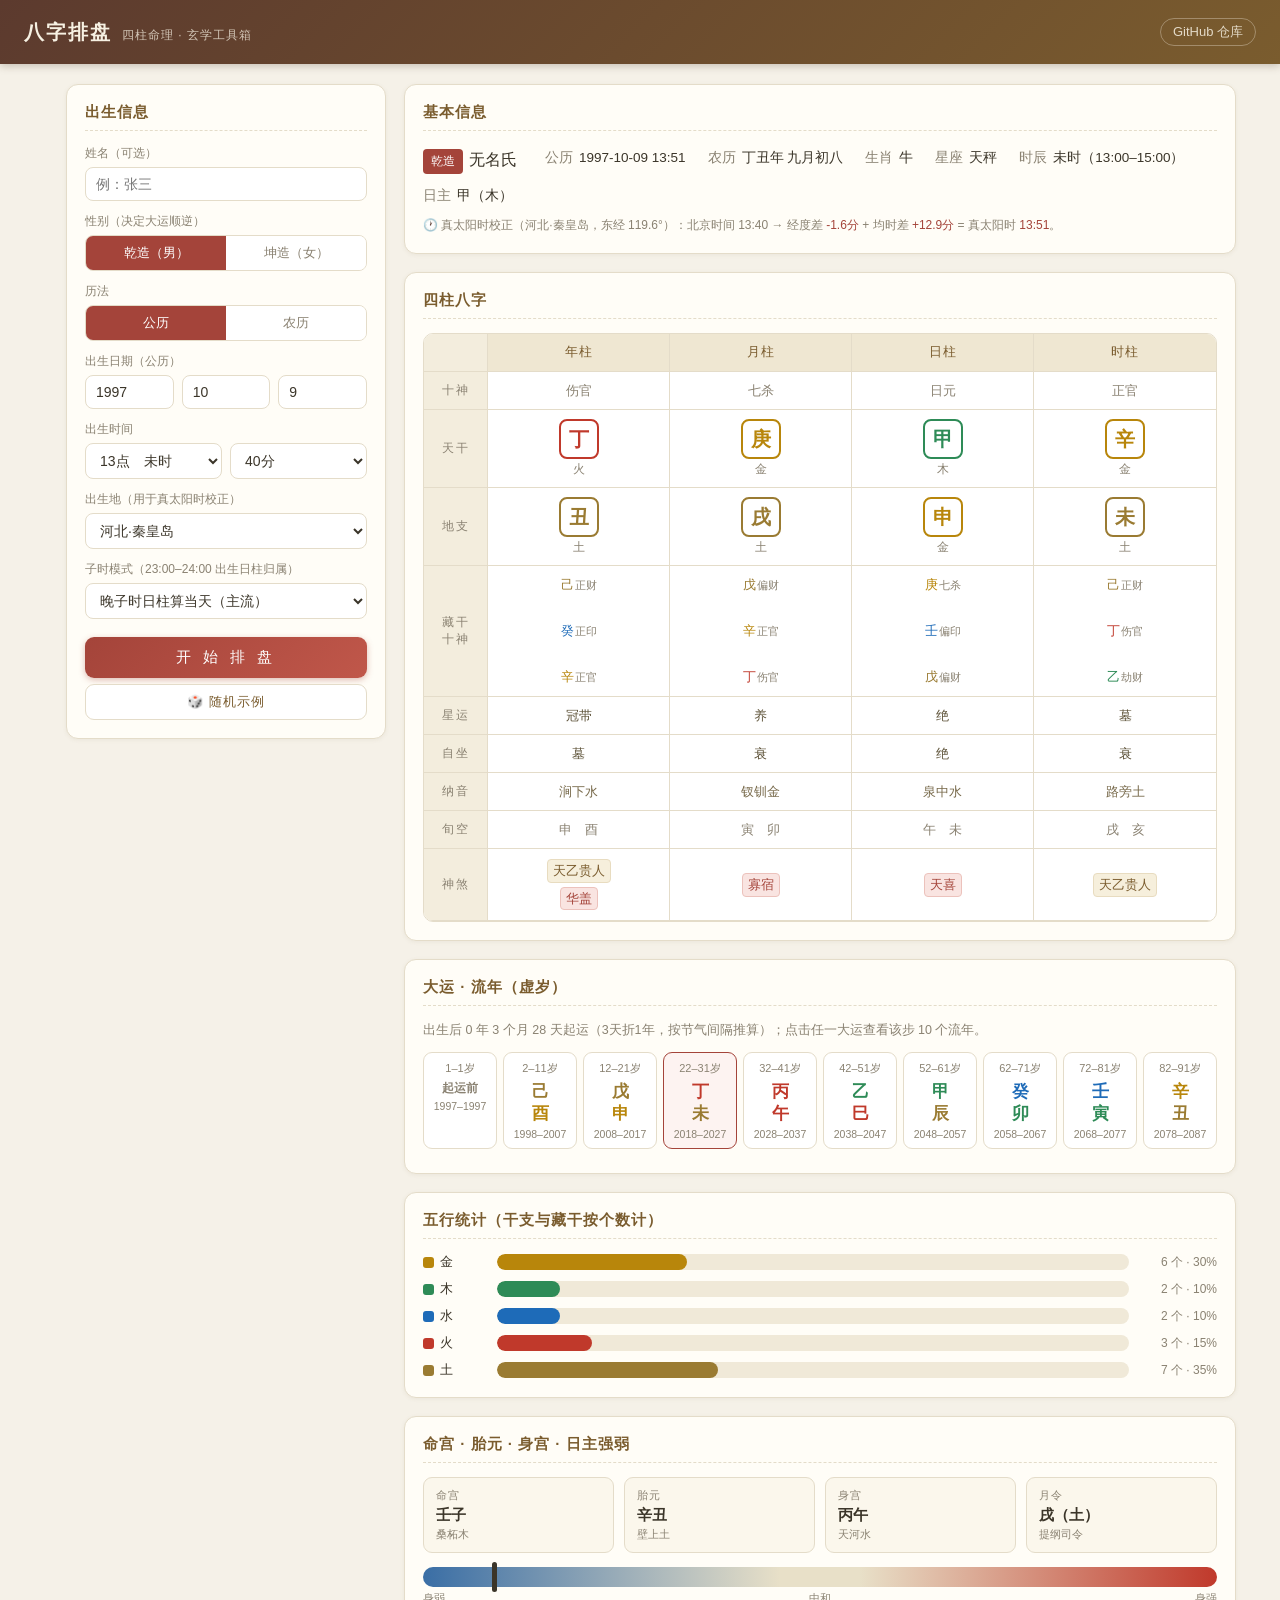
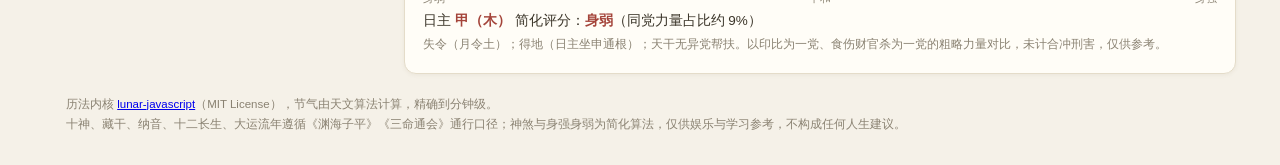
==== index.html @ 5bb93017 "feat: 八字排盘 · 四柱命理工具（首个版本） - 四柱八字排盘：十神/藏干/纳音/星运/自坐/旬空 - 大运流年（阳男顺阴逆，3天折1年，点击展开流年） - 真太阳时校正（110+城市经度 + " ====
<!DOCTYPE html>
<html lang="zh-CN">
<head>
<meta charset="UTF-8">
<meta name="viewport" content="width=device-width, initial-scale=1.0">
<title>八字排盘 · 四柱命理工具</title>
<link rel="icon" href="data:image/svg+xml,<svg xmlns='http://www.w3.org/2000/svg' viewBox='0 0 100 100'><text y='.9em' font-size='90'>☯</text></svg>">
<script src="lunar.js"></script>
<style>
:root{
  --bg:#f5f1e8; --card:#fffdf7; --ink:#3b3529; --muted:#8a8272; --line:#e4dcc9;
  --accent:#a4443a; --accent2:#7a5c2e;
  --wx-jin:#b8860b; --wx-mu:#2e8b57; --wx-shui:#1e6bb8; --wx-huo:#c0392b; --wx-tu:#9a7b32;
}
*{box-sizing:border-box;margin:0;padding:0}
body{font-family:"Microsoft YaHei","PingFang SC","Noto Sans SC",sans-serif;background:var(--bg);color:var(--ink);min-height:100vh}
header{background:linear-gradient(135deg,#5c3a2e,#7a5c2e);color:#f7f1e3;padding:18px 24px;display:flex;align-items:center;justify-content:space-between;box-shadow:0 2px 8px rgba(60,40,20,.25)}
header h1{font-size:20px;letter-spacing:2px;font-weight:600}
header h1 small{font-size:12px;opacity:.75;letter-spacing:1px;margin-left:10px;font-weight:400}
header a{color:#f7f1e3;opacity:.85;font-size:13px;text-decoration:none;border:1px solid rgba(247,241,227,.4);padding:4px 12px;border-radius:14px}
header a:hover{opacity:1}
.wrap{max-width:1180px;margin:20px auto;padding:0 16px;display:grid;grid-template-columns:320px 1fr;gap:18px;align-items:start}
@media(max-width:900px){.wrap{grid-template-columns:1fr}}
.card{background:var(--card);border:1px solid var(--line);border-radius:12px;padding:18px;box-shadow:0 1px 4px rgba(120,100,60,.08)}
.card h2{font-size:15px;color:var(--accent2);margin-bottom:14px;letter-spacing:1px;border-bottom:1px dashed var(--line);padding-bottom:8px}
.field{margin-bottom:12px}
.field label{display:block;font-size:12px;color:var(--muted);margin-bottom:5px}
input[type=text],input[type=number],select{width:100%;padding:8px 10px;border:1px solid var(--line);border-radius:8px;background:#fff;font-size:14px;color:var(--ink);font-family:inherit}
input:focus,select:focus{outline:2px solid #d8c9a5;border-color:#c9b98f}
.row{display:flex;gap:8px}
.row>*{flex:1}
.seg{display:flex;border:1px solid var(--line);border-radius:8px;overflow:hidden}
.seg button{flex:1;padding:8px 4px;border:none;background:#fff;font-size:13px;cursor:pointer;color:var(--muted);font-family:inherit}
.seg button.on{background:var(--accent);color:#fff}
.seg button:not(.on):hover{background:#f6f0e0}
.hint{font-size:11px;color:var(--muted);margin-top:4px;line-height:1.5}
.check{display:flex;align-items:center;gap:7px;font-size:13px;color:var(--ink);cursor:pointer;margin-bottom:8px}
.check input{accent-color:var(--accent);width:15px;height:15px}
.btn{width:100%;padding:11px;border:none;border-radius:9px;background:linear-gradient(135deg,#a4443a,#c0574a);color:#fff;font-size:15px;letter-spacing:4px;cursor:pointer;font-family:inherit;margin-top:6px;box-shadow:0 2px 6px rgba(164,68,58,.35)}
.btn:hover{filter:brightness(1.06)}
.btn.ghost{background:#fff;color:var(--accent2);border:1px solid var(--line);box-shadow:none;letter-spacing:1px;font-size:13px;padding:8px}
.btn.ghost:hover{background:#f6f0e0}
.err{background:#fbe9e7;color:#a4443a;border:1px solid #efb9b2;border-radius:8px;padding:10px 12px;font-size:13px;margin-bottom:12px;display:none}

/* 基本信息 */
.info-grid{display:flex;flex-wrap:wrap;gap:8px 22px;font-size:13.5px;line-height:1.9}
.info-grid b{color:var(--muted);font-weight:400;margin-right:6px}
.tag-gender{display:inline-block;background:var(--accent);color:#fff;border-radius:4px;font-size:12px;padding:1px 8px;margin-right:6px}
.tst-fix{font-size:12px;color:var(--muted);margin-top:6px;line-height:1.7}
.tst-fix em{font-style:normal;color:var(--accent)}

/* 四柱表 */
.bz-grid{display:grid;grid-template-columns:64px repeat(4,minmax(86px,1fr));gap:0;border:1px solid var(--line);border-radius:10px;overflow:hidden;background:#fff}
.bz-grid>div{padding:9px 4px;text-align:center;border-bottom:1px solid var(--line);border-right:1px solid var(--line);font-size:13px;min-height:38px;display:flex;flex-direction:column;justify-content:center;align-items:center;gap:2px}
.bz-grid>div:nth-child(5n){border-right:none}
.bz-grid .rh{background:#f3eddd;color:var(--muted);font-size:12px;letter-spacing:2px}
.bz-grid .hd{background:#efe7d2;font-size:12.5px;color:var(--accent2);letter-spacing:1px}
.ganzhi{width:40px;height:40px;border-radius:8px;display:flex;align-items:center;justify-content:center;font-size:20px;font-weight:600;border:2px solid;margin:0 auto}
.ganzhi.sm{width:36px;height:36px;font-size:17px}
.shishen{font-size:12px;color:var(--muted)}
.hidegan{font-size:12px;line-height:1.6}
.hidegan span{margin:0 2px}
.hidegan i{font-style:normal;font-size:10.5px;color:var(--muted);margin-left:1px}
.nayin{font-size:11.5px;color:#77694a}
.shensha{font-size:11px;line-height:1.5;padding:4px 2px;min-height:30px}
.shensha span{display:inline-block;background:#f6efdc;border:1px solid #e8dcc0;border-radius:4px;padding:1px 5px;margin:1px;color:#7a5c2e;white-space:nowrap}
.shensha span.big{background:#f9e4e1;border-color:#ecc2bc;color:var(--accent)}
.xiushi{font-size:12.5px;color:#5d5238}

/* 五行 */
.wx-bars{display:flex;flex-direction:column;gap:9px}
.wx-row{display:flex;align-items:center;gap:10px;font-size:13px}
.wx-row .name{width:64px;display:flex;align-items:center;gap:6px;color:var(--ink)}
.wx-dot{width:11px;height:11px;border-radius:3px;display:inline-block}
.wx-track{flex:1;height:16px;background:#f0e9d8;border-radius:8px;overflow:hidden}
.wx-fill{height:100%;border-radius:8px;min-width:2px;transition:width .4s}
.wx-row .num{width:78px;text-align:right;color:var(--muted);font-size:12px}

/* 大运 */
.dayun-note{font-size:12.5px;color:var(--muted);margin-bottom:10px;line-height:1.7}
.dayun-strip{display:flex;gap:6px;overflow-x:auto;padding-bottom:6px}
.dy-col{min-width:74px;flex:0 0 auto;border:1px solid var(--line);border-radius:9px;background:#fff;text-align:center;padding:8px 4px;cursor:pointer;transition:.15s}
.dy-col:hover{border-color:var(--accent);box-shadow:0 2px 6px rgba(164,68,58,.15)}
.dy-col.cur{border-color:var(--accent);background:#fdf3f1}
.dy-age{font-size:11px;color:var(--muted)}
.dy-gz{font-size:16.5px;font-weight:600;margin:4px 0;line-height:1.35}
.dy-gz span{display:block}
.dy-yr{font-size:10.5px;color:var(--muted)}
.liunian{display:none;margin-top:10px;border-top:1px dashed var(--line);padding-top:10px}
.liunian.show{display:flex;flex-wrap:wrap;gap:6px}
.ln-chip{border:1px solid var(--line);border-radius:6px;background:#fbf7ec;padding:4px 9px;font-size:12px;text-align:center;line-height:1.5;min-width:64px}
.ln-chip b{display:block;font-size:12.5px;font-weight:600}
.ln-chip small{color:var(--muted);font-size:10.5px}

/* 其他信息 */
.misc-grid{display:grid;grid-template-columns:repeat(auto-fit,minmax(150px,1fr));gap:10px}
.misc-item{background:#fbf7ec;border:1px solid var(--line);border-radius:9px;padding:10px 12px}
.misc-item .k{font-size:11px;color:var(--muted);letter-spacing:1px}
.misc-item .v{font-size:15px;font-weight:600;margin-top:3px}
.misc-item .s{font-size:11px;color:var(--muted);margin-top:2px}
.strength-wrap{margin-top:14px}
.strength-track{height:20px;border-radius:10px;background:linear-gradient(90deg,#3a6ea5,#e8e0c8 45%,#e8e0c8 55%,#c0392b);position:relative;margin:8px 0 4px}
.strength-pin{position:absolute;top:-5px;width:5px;height:30px;background:#3b3529;border-radius:3px;left:50%;transition:left .4s}
.strength-labels{display:flex;justify-content:space-between;font-size:11px;color:var(--muted)}
.strength-verdict{font-size:13.5px;margin-top:6px}
.strength-verdict b{color:var(--accent)}
.strength-sub{font-size:12px;color:var(--muted);margin-top:4px;line-height:1.7}
footer{max-width:1180px;margin:10px auto 30px;padding:0 16px;font-size:11.5px;color:var(--muted);line-height:1.8}
#resultArea{display:none}
.toast{position:fixed;top:18px;left:50%;transform:translateX(-50%);background:#3b3529;color:#fff;padding:10px 18px;border-radius:8px;font-size:13px;display:none;z-index:9;box-shadow:0 4px 12px rgba(0,0,0,.3)}
</style>
</head>
<body>
<header>
  <h1>八字排盘<small>四柱命理 · 玄学工具箱</small></h1>
  <a href="https://github.com/exiadynames2026/xuanxue" target="_blank">GitHub 仓库</a>
</header>

<div class="wrap">
  <!-- 输入面板 -->
  <div class="card" id="inputCard">
    <h2>出生信息</h2>
    <div class="err" id="errBox"></div>
    <div class="field">
      <label>姓名（可选）</label>
      <input type="text" id="inName" placeholder="例：张三" maxlength="20">
    </div>
    <div class="field">
      <label>性别（决定大运顺逆）</label>
      <div class="seg" id="segGender">
        <button data-v="1" class="on">乾造（男）</button>
        <button data-v="0">坤造（女）</button>
      </div>
    </div>
    <div class="field">
      <label>历法</label>
      <div class="seg" id="segCal">
        <button data-v="solar" class="on">公历</button>
        <button data-v="lunar">农历</button>
      </div>
    </div>
    <div class="field">
      <label id="lbDate">出生日期（公历）</label>
      <div class="row" id="rowSolar">
        <input type="number" id="inY" placeholder="年" min="1900" max="2100" value="1990">
        <input type="number" id="inM" placeholder="月" min="1" max="12" value="1">
        <input type="number" id="inD" placeholder="日" min="1" max="31" value="1">
      </div>
      <div class="row" id="rowLunar" style="display:none">
        <input type="number" id="inLY" placeholder="年" min="1900" max="2100" value="1990">
        <input type="number" id="inLM" placeholder="月" min="1" max="12" value="1">
        <input type="number" id="inLD" placeholder="日" min="1" max="30" value="1">
      </div>
      <label class="check" id="chkLeapWrap" style="display:none;margin-top:6px">
        <input type="checkbox" id="inLeap"> 闰月
      </label>
    </div>
    <div class="field">
      <label>出生时间</label>
      <div class="row">
        <select id="inH"></select>
        <select id="inMin">
          <option value="0" selected>0分</option><option value="10">10分</option>
          <option value="20">20分</option><option value="30">30分</option>
          <option value="40">40分</option><option value="50">50分</option>
        </select>
      </div>
    </div>
    <div class="field">
      <label>出生地（用于真太阳时校正）</label>
      <select id="inCity"></select>
    </div>
    <div class="field">
      <label>子时模式（23:00–24:00 出生日柱归属）</label>
      <select id="inSect">
        <option value="2" selected>晚子时日柱算当天（主流）</option>
        <option value="1">晚子时日柱算明天</option>
      </select>
    </div>
    <button class="btn" id="btnGo">开 始 排 盘</button>
    <button class="btn ghost" id="btnRandom">🎲 随机示例</button>
  </div>

  <!-- 结果区 -->
  <div id="resultArea">
    <div class="card" style="margin-bottom:18px">
      <h2>基本信息</h2>
      <div class="info-grid" id="infoGrid"></div>
      <div class="tst-fix" id="tstNote"></div>
    </div>

    <div class="card" style="margin-bottom:18px">
      <h2>四柱八字</h2>
      <div class="bz-grid" id="bzGrid"></div>
    </div>

    <div class="card" style="margin-bottom:18px">
      <h2>大运 · 流年（虚岁）</h2>
      <div class="dayun-note" id="dyNote"></div>
      <div class="dayun-strip" id="dyStrip"></div>
      <div class="liunian" id="lnPanel"></div>
    </div>

    <div class="card" style="margin-bottom:18px">
      <h2>五行统计（干支与藏干按个数计）</h2>
      <div class="wx-bars" id="wxBars"></div>
    </div>

    <div class="card">
      <h2>命宫 · 胎元 · 身宫 · 日主强弱</h2>
      <div class="misc-grid" id="miscGrid"></div>
      <div class="strength-wrap">
        <div class="strength-track"><div class="strength-pin" id="stPin"></div></div>
        <div class="strength-labels"><span>身弱</span><span>中和</span><span>身强</span></div>
        <div class="strength-verdict" id="stVerdict"></div>
        <div class="strength-sub" id="stSub"></div>
      </div>
    </div>
  </div>
</div>

<footer>
  历法内核 <a href="https://github.com/6tail/lunar-javascript" target="_blank">lunar-javascript</a>（MIT License），节气由天文算法计算，精确到分钟级。<br>
  十神、藏干、纳音、十二长生、大运流年遵循《渊海子平》《三命通会》通行口径；神煞与身强身弱为简化算法，仅供娱乐与学习参考，不构成任何人生建议。
</footer>

<div class="toast" id="toast"></div>

<script>
"use strict";
const $ = s => document.querySelector(s);
const GAN = ["甲","乙","丙","丁","戊","己","庚","辛","壬","癸"];
const ZHI = ["子","丑","寅","卯","辰","巳","午","未","申","酉","戌","亥"];
const WX_COLOR = {"金":"var(--wx-jin)","木":"var(--wx-mu)","水":"var(--wx-shui)","火":"var(--wx-huo)","土":"var(--wx-tu)"};
const SHENG_XIAO = ["鼠","牛","虎","兔","龙","蛇","马","羊","猴","鸡","狗","猪"];
const CHANG_SHENG = ["长生","沐浴","冠带","临官","帝旺","衰","病","死","墓","绝","胎","养"];
// 长生起点偏移（与 lunar-javascript CHANG_SHENG_OFFSET 一致）：长生位 = (offset ± 支序) mod 12
const CS_OFFSET = {"甲":1,"丙":10,"戊":10,"庚":7,"壬":4,"乙":6,"丁":9,"己":9,"辛":0,"癸":3};
const SHICHEN_NAME = ["子时","丑时","寅时","卯时","辰时","巳时","午时","未时","申时","酉时","戌时","亥时"];
const SHICHEN_RANGE = ["23:00–01:00","01:00–03:00","03:00–05:00","05:00–07:00","07:00–09:00","09:00–11:00","11:00–13:00","13:00–15:00","15:00–17:00","17:00–19:00","19:00–21:00","21:00–23:00"];

/* ---------------- 城市经度表 ---------------- */
const CITIES = [
 ["北京",116.41],["天津",117.20],["上海",121.47],["重庆",106.55],
 ["河北·石家庄",114.51],["河北·唐山",118.18],["河北·保定",115.46],["河北·秦皇岛",119.60],
 ["山西·太原",112.55],["山西·大同",113.30],["山西·长治",113.12],
 ["内蒙古·呼和浩特",111.75],["内蒙古·包头",109.84],["内蒙古·赤峰",118.92],
 ["辽宁·沈阳",123.43],["辽宁·大连",121.61],["辽宁·鞍山",123.00],
 ["吉林·长春",125.32],["吉林·吉林市",126.55],
 ["黑龙江·哈尔滨",126.53],["黑龙江·齐齐哈尔",123.92],["黑龙江·大庆",125.10],
 ["江苏·南京",118.78],["江苏·苏州",120.58],["江苏·无锡",120.31],["江苏·常州",119.97],
 ["江苏·南通",120.86],["江苏·徐州",117.18],["江苏·扬州",119.42],
 ["浙江·杭州",120.15],["浙江·宁波",121.55],["浙江·温州",120.70],["浙江·嘉兴",120.76],
 ["浙江·绍兴",120.58],["浙江·金华",119.65],["浙江·台州",121.42],
 ["安徽·合肥",117.28],["安徽·芜湖",118.38],["安徽·阜阳",115.82],
 ["福建·福州",119.30],["福建·厦门",118.09],["福建·泉州",118.68],
 ["江西·南昌",115.86],["江西·赣州",114.93],["江西·九江",116.00],
 ["山东·济南",117.12],["山东·青岛",120.38],["山东·烟台",121.39],["山东·潍坊",119.16],["山东·临沂",118.35],
 ["河南·郑州",113.63],["河南·洛阳",112.45],["河南·开封",114.30],["河南·南阳",112.53],["河南·信阳",114.09],
 ["湖北·武汉",114.31],["湖北·宜昌",111.29],["湖北·襄阳",112.12],
 ["湖南·长沙",113.00],["湖南·株洲",113.13],["湖南·衡阳",112.57],["湖南·常德",111.69],
 ["广东·广州",113.26],["广东·深圳",114.06],["广东·珠海",113.58],["广东·佛山",113.12],
 ["广东·东莞",113.75],["广东·中山",113.39],["广东·惠州",114.42],["广东·汕头",116.68],
 ["广东·湛江",110.36],["广东·潮州",116.62],["广东·揭阳",116.37],["广东·梅州",116.12],
 ["广西·南宁",108.37],["广西·柳州",109.42],["广西·桂林",110.29],["广西·梧州",111.28],
 ["海南·海口",110.32],["海南·三亚",109.51],
 ["四川·成都",104.07],["四川·绵阳",104.68],["四川·南充",106.11],["四川·乐山",103.77],["四川·达州",107.50],
 ["贵州·贵阳",106.71],["贵州·遵义",106.93],
 ["云南·昆明",102.83],["云南·大理",100.27],["云南·曲靖",103.80],
 ["西藏·拉萨",91.11],["西藏·日喀则",88.88],
 ["陕西·西安",108.94],["陕西·宝鸡",107.14],["陕西·汉中",107.02],
 ["甘肃·兰州",103.83],["甘肃·天水",105.72],["甘肃·酒泉",98.49],
 ["青海·西宁",101.78],["青海·格尔木",94.90],
 ["宁夏·银川",106.23],["宁夏·石嘴山",106.38],
 ["新疆·乌鲁木齐",87.62],["新疆·喀什",75.99],["新疆·伊宁",81.28],["新疆·库尔勒",86.15],["新疆·哈密",93.51],
 ["香港",114.17],["澳门",113.55],["台北",121.56],["高雄",120.31]
];

/* ---------------- 真太阳时：均时差（Spencer 公式，精度约 ±0.5 分钟） ---------------- */
function equationOfTimeMinutes(y, m, d){
  const start = Date.UTC(y, 0, 1);
  const cur = Date.UTC(y, m - 1, d);
  const n = Math.floor((cur - start) / 86400000) + 1;
  const B = 2 * Math.PI * (n - 1) / 365;
  return 229.18 * (0.000075 + 0.001868*Math.cos(B) - 0.032077*Math.sin(B)
        - 0.014615*Math.cos(2*B) - 0.040849*Math.sin(2*B));
}

/* ---------------- 神煞表 ---------------- */
const SHENSHA = (() => {
  const T = {};
  // 天乙贵人（以日干查地支）
  T.tianyi  = {"甲":["丑","未"],"戊":["丑","未"],"庚":["丑","未"],"乙":["子","申"],"己":["子","申"],"丙":["亥","酉"],"丁":["亥","酉"],"壬":["卯","巳"],"癸":["卯","巳"],"辛":["午","寅"]};
  // 文昌贵人
  T.wenchang = {"甲":"巳","乙":"午","丙":"申","丁":"酉","戊":"申","己":"酉","庚":"亥","辛":"子","壬":"寅","癸":"卯"};
  // 禄神
  T.lushen = {"甲":"寅","乙":"卯","丙":"巳","丁":"午","戊":"巳","己":"午","庚":"申","辛":"酉","壬":"亥","癸":"子"};
  // 羊刃（阳干）
  T.yangren = {"甲":"卯","丙":"午","戊":"午","庚":"酉","壬":"子"};
  // 金舆
  T.jinyu = {"甲":"辰","乙":"巳","丙":"未","丁":"申","戊":"未","己":"申","庚":"戌","辛":"亥","壬":"丑","癸":"寅"};
  // 三合局组（按地支序号 %4 分组）：0申子辰 1巳酉丑 2寅午戌 3亥卯未
  T.yima   = ["寅","亥","申","巳"];   // 驿马
  T.taohua = ["酉","午","卯","子"];   // 桃花（咸池）
  T.huagai = ["辰","丑","戌","未"];   // 华盖
  T.jiangxing = ["子","酉","午","卯"];// 将星
  T.jiesha = ["巳","寅","亥","申"];   // 劫煞
  T.zaisha = ["午","卯","子","酉"];   // 灾煞
  // 红鸾（年支查）、天喜为红鸾对冲
  T.hongluan = {"子":"卯","丑":"寅","寅":"丑","卯":"子","辰":"亥","巳":"戌","午":"酉","未":"申","申":"未","酉":"午","戌":"巳","亥":"辰"};
  // 孤辰寡宿（年支三分组：亥子丑/寅卯辰/巳午未/申酉戌）
  T.guchen = {"子":"寅","亥":"寅","丑":"寅","寅":"巳","卯":"巳","辰":"巳","巳":"申","午":"申","未":"申","申":"亥","酉":"亥","戌":"亥"};
  T.guasu  = {"子":"戌","亥":"戌","丑":"戌","寅":"丑","卯":"丑","辰":"丑","巳":"辰","午":"辰","未":"辰","申":"未","酉":"未","戌":"未"};
  // 天德贵人（月支查，可为干或支）、月德贵人（月支三合组查干）
  T.tiande = {"寅":"丁","卯":"申","辰":"壬","巳":"辛","午":"亥","未":"甲","申":"癸","酉":"寅","戌":"丙","亥":"乙","子":"巳","丑":"庚"};
  T.yuede  = {"寅":"丙","午":"丙","戌":"丙","申":"壬","子":"壬","辰":"壬","亥":"甲","卯":"甲","未":"甲","巳":"庚","酉":"庚","丑":"庚"};
  // 日柱特例
  T.kuigang = ["庚辰","庚戌","壬辰","戊戌"];
  T.yinchayangcuo = ["丙子","丁丑","戊寅","辛卯","壬辰","癸巳","丙午","丁未","戊申","辛酉","壬戌","癸亥"];
  T.shiedabai = ["甲辰","乙巳","壬申","丙申","丁亥","庚辰","戊戌","癸亥","辛巳","己丑"];
  return T;
})();

/* ---------------- 工具函数 ---------------- */
function ganWX(g){ return LunarUtil.WU_XING_GAN[g]; }
function zhiWX(z){ return LunarUtil.WU_XING_ZHI[z]; }
function zhiHide(z){ return LunarUtil.ZHI_HIDE_GAN[z]; }
function shiShen(dayGan, gan){ return LunarUtil.SHI_SHEN[dayGan + gan]; }

// 天干在某地支的十二长生（星运/自坐）
function diShi(gan, zhi){
  const ganIdx = GAN.indexOf(gan), zhiIdx = ZHI.indexOf(zhi);
  let idx = CS_OFFSET[gan] + (ganIdx % 2 === 0 ? zhiIdx : -zhiIdx);
  idx = (idx % 12 + 12) % 12;
  return CHANG_SHENG[idx];
}

// 干支旬空
function xunKong(ganzhi){
  const idx = LunarUtil.getJiaZiIndex(ganzhi);
  const xunStart = Math.floor(idx / 10) * 10;
  return [ZHI[(xunStart + 10) % 12], ZHI[(xunStart + 11) % 12]];
}

const WX_SHENG = {"木":"水","火":"木","土":"火","金":"土","水":"金"}; // 值生键：水生木

function calcShenSha(pillars, dayGan){
  // pillars: [{key,label,gan,zhi,ganzhi}]，年柱在前
  const yearZhi = pillars[0].zhi, monthZhi = pillars[1].zhi;
  const yGroup = ZHI.indexOf(yearZhi) % 4, dGroup = ZHI.indexOf(pillars[2].zhi) % 4;
  const marks = [[],[],[],[]];
  const add = (i, name, big) => { const m = marks[i]; if(!m.includes(name)) m.push(name); };

  pillars.forEach((p, i) => {
    const z = p.zhi, g = p.gan;
    if (SHENSHA.tianyi[dayGan].includes(z)) add(i, "天乙贵人", true);
    if (SHENSHA.wenchang[dayGan] === z) add(i, "文昌贵人");
    if (SHENSHA.lushen[dayGan] === z) add(i, "禄神");
    if (SHENSHA.yangren[dayGan] === z) add(i, "羊刃");
    if (SHENSHA.jinyu[dayGan] === z) add(i, "金舆");
    if (SHENSHA.yima[yGroup] === z || SHENSHA.yima[dGroup] === z) add(i, "驿马");
    if (SHENSHA.taohua[yGroup] === z || SHENSHA.taohua[dGroup] === z) add(i, "桃花", true);
    if (SHENSHA.huagai[yGroup] === z || SHENSHA.huagai[dGroup] === z) add(i, "华盖");
    if (SHENSHA.jiangxing[yGroup] === z || SHENSHA.jiangxing[dGroup] === z) add(i, "将星");
    if (SHENSHA.jiesha[yGroup] === z || SHENSHA.jiesha[dGroup] === z) add(i, "劫煞");
    if (SHENSHA.zaisha[yGroup] === z || SHENSHA.zaisha[dGroup] === z) add(i, "灾煞");
    if (SHENSHA.hongluan[yearZhi] === z) add(i, "红鸾");
    if (ZHI[(ZHI.indexOf(SHENSHA.hongluan[yearZhi]) + 6) % 12] === z) add(i, "天喜");
    if (SHENSHA.guchen[yearZhi] === z) add(i, "孤辰");
    if (SHENSHA.guasu[yearZhi] === z) add(i, "寡宿");
    const td = SHENSHA.tiande[monthZhi];
    if (td === z || td === g) add(i, "天德贵人", true);
    if (SHENSHA.yuede[monthZhi] === g) add(i, "月德贵人", true);
    if (i === 2 && SHENSHA.kuigang.includes(p.ganzhi)) add(i, "魁罡", true);
    if (i === 2 && SHENSHA.yinchayangcuo.includes(p.ganzhi)) add(i, "阴差阳错");
    if (i === 2 && SHENSHA.shiedabai.includes(p.ganzhi)) add(i, "十恶大败");
  });
  return marks;
}

function wuxingStats(pillars, dayGan){
  const stat = {"金":0,"木":0,"水":0,"火":0,"土":0};
  pillars.forEach(p => {
    stat[ganWX(p.gan)]++;
    stat[zhiWX(p.zhi)]++;
    zhiHide(p.zhi).forEach(h => stat[ganWX(h)]++);
  });
  return stat;
}

function strengthScore(pillars, dayGan){
  const dWX = ganWX(dayGan);
  const ally = wx => wx === dWX || WX_SHENG[dWX] === wx; // 比劫与印为同党
  let score = 0, maxScore = 0, details = [];

  // 月令本气（得令）
  const mgWX = zhiWX(pillars[1].zhi);
  maxScore += 25;
  if (ally(mgWX)) { score += 25; details.push("得令（月令" + mgWX + "）"); }

  // 四柱天干（日干除外）
  pillars.forEach((p, i) => {
    if (i === 2) return;
    maxScore += 10;
    if (ally(ganWX(p.gan))) score += 10;
  });
  // 地支藏干
  pillars.forEach(p => {
    const hides = zhiHide(p.zhi);
    const w = [8, 4, 2];
    hides.forEach((h, k) => {
      maxScore += w[k] || 2;
      if (ally(ganWX(h))) score += w[k] || 2;
    });
  });

  const pct = Math.round(score / maxScore * 100);
  // 通根：日支藏干有同党；得势：其余天干有同党
  const hasRoot = zhiHide(pillars[2].zhi).some(h => ally(ganWX(h)));
  const allyGans = [pillars[0].gan, pillars[1].gan, pillars[3].gan].filter(g => ally(ganWX(g))).length;
  if (!details.length) details.push("失令（月令" + mgWX + "）");
  if (hasRoot) details.push("得地（日主坐" + pillars[2].zhi + "通根）"); else details.push("日主无根");
  if (allyGans >= 2) details.push("得势（天干多同党）"); else if (allyGans === 0) details.push("天干无异党帮扶");
  let verdict = pct >= 60 ? "身强" : (pct <= 40 ? "身弱" : "中和");
  return { pct, verdict, details, mgWX };
}

/* ---------------- 界面辅助 ---------------- */
let segVal = { gender: 1, cal: "solar" };
function bindSeg(id, key, cb){
  $("#" + id).querySelectorAll("button").forEach(b => {
    b.addEventListener("click", () => {
      $("#" + id).querySelectorAll("button").forEach(x => x.classList.remove("on"));
      b.classList.add("on");
      segVal[key] = b.dataset.v === "0" ? 0 : b.dataset.v;
      if (cb) cb(b.dataset.v);
    });
  });
}
bindSeg("segGender", "gender");
bindSeg("segCal", "cal", v => {
  $("#rowSolar").style.display = v === "solar" ? "" : "none";
  $("#rowLunar").style.display = v === "lunar" ? "" : "none";
  $("#chkLeapWrap").style.display = v === "lunar" ? "" : "none";
  $("#lbDate").textContent = v === "solar" ? "出生日期（公历）" : "出生日期（农历）";
});

// 时间下拉
(function(){
  const h = $("#inH");
  for (let i = 0; i < 24; i++){
    const o = document.createElement("option");
    o.value = i;
    o.textContent = String(i).padStart(2, "0") + "点　" + SHICHEN_NAME[Math.floor(((i + 1) % 24) / 2)];
    h.appendChild(o);
  }
  h.value = 12;
})();
// 城市下拉
(function(){
  const sel = $("#inCity");
  const none = document.createElement("option");
  none.value = ""; none.textContent = "不校正（按北京时间）";
  sel.appendChild(none);
  CITIES.forEach((c, i) => {
    const o = document.createElement("option");
    o.value = i; o.textContent = c[0];
    sel.appendChild(o);
  });
})();

function toast(msg){
  const t = $("#toast");
  t.textContent = msg; t.style.display = "block";
  clearTimeout(t._tm);
  t._tm = setTimeout(() => t.style.display = "none", 2600);
}
function showError(msg){
  const e = $("#errBox");
  e.textContent = msg; e.style.display = "block";
  setTimeout(() => e.style.display = "none", 5000);
}
/* ---------------- 主流程 ---------------- */
function pad2(n){ return String(n).padStart(2, "0"); }

function doPaipan(){
  const name = $("#inName").value.trim() || "无名氏";
  const gender = segVal.gender;
  const isLunar = segVal.cal === "lunar";
  const sect = parseInt($("#inSect").value, 10);

  let y, m, d, h, min;
  try {
    if (isLunar){
      y = parseInt($("#inLY").value, 10);
      m = parseInt($("#inLM").value, 10);
      d = parseInt($("#inLD").value, 10);
      if ($("#inLeap").checked) m = -m;
    } else {
      y = parseInt($("#inY").value, 10);
      m = parseInt($("#inM").value, 10);
      d = parseInt($("#inD").value, 10);
    }
    h = parseInt($("#inH").value, 10);
    min = parseInt($("#inMin").value, 10);
    if (!y || !m || !d || isNaN(h)) throw new Error("请填写完整的出生日期时间");
  } catch(e){ showError("输入有误：" + e.message); return; }

  // 真太阳时校正（在公历时间上做，农历先转公历）
  let solar, tstInfo = null;
  try {
    if (isLunar){
      const lunar = Lunar.fromYmdHms(y, m, d, h, min, 0);
      solar = lunar.getSolar();
    } else {
      solar = Solar.fromYmdHms(y, m, d, h, min, 0);
    }
  } catch(e){ showError("日期无效：" + e.message); return; }

  const cityIdx = $("#inCity").value;
  if (cityIdx !== ""){
    const [cname, lon] = CITIES[parseInt(cityIdx, 10)];
    const s = solar;
    const lonMin = (lon - 120) * 4;
    const eot = equationOfTimeMinutes(s.getYear(), s.getMonth(), s.getDay());
    let totalMin = lonMin + eot;
    let js = new Date(s.getYear(), s.getMonth() - 1, s.getDay(), s.getHour(), s.getMinute(), 0);
    js = new Date(js.getTime() + totalMin * 60000);
    tstInfo = { city: cname, lon, lonMin: Math.round(lonMin * 10) / 10, eot: Math.round(eot * 10) / 10, total: Math.round(totalMin * 10) / 10,
      before: `${pad2(s.getHour())}:${pad2(s.getMinute())}`,
      after: `${pad2(js.getHours())}:${pad2(js.getMinutes())}`,
      dayShift: js.getDate() !== s.getDay() };
    solar = Solar.fromYmdHms(js.getFullYear(), js.getMonth() + 1, js.getDate(), js.getHours(), js.getMinutes(), 0);
  }

  const lunar = solar.getLunar();
  const ec = lunar.getEightChar();
  ec.setSect(sect);

  const pillars = [
    { label: "年柱", gan: ec.getYearGan(), zhi: ec.getYearZhi() },
    { label: "月柱", gan: ec.getMonthGan(), zhi: ec.getMonthZhi() },
    { label: "日柱", gan: ec.getDayGan(), zhi: ec.getDayZhi() },
    { label: "时柱", gan: ec.getTimeGan(), zhi: ec.getTimeZhi() },
  ];
  pillars.forEach(p => {
    p.ganzhi = p.gan + p.zhi;
    p.shiShenGan = (p.label === "日柱") ? "日元" : shiShen(ec.getDayGan(), p.gan);
    p.hide = zhiHide(p.zhi);
    p.shiShenZhi = p.hide.map(hg => shiShen(ec.getDayGan(), hg));
    p.nayin = LunarUtil.NAYIN[p.ganzhi];
    p.xingYun = diShi(ec.getDayGan(), p.zhi);   // 日主在此支的十二长生
    p.ziZuo = diShi(p.gan, p.zhi);              // 本柱天干自坐
    p.xk = xunKong(p.ganzhi);
  });

  const dayGan = ec.getDayGan();
  const shenSha = calcShenSha(pillars, dayGan);
  const wxStat = wuxingStats(pillars, dayGan);
  const strength = strengthScore(pillars, dayGan);

  // 大运
  const yun = ec.getYun(gender, 2);
  const daYun = yun.getDaYun(10);

  render(name, gender, solar, lunar, tstInfo, sect, pillars, dayGan, shenSha, wxStat, strength, yun, daYun);
  $("#resultArea").style.display = "block";
  $("#resultArea").scrollIntoView({ behavior: "smooth", block: "start" });
}

function render(name, gender, solar, lunar, tst, sect, pillars, dayGan, shenSha, wxStat, strength, yun, daYun){
  // 基本信息
  const leap = lunar.getMonth() < 0;
  const shichenIdx = Math.floor(((solar.getHour() + 1) % 24) / 2);
  $("#infoGrid").innerHTML = `
    <div><span class="tag-gender">${gender === 1 ? "乾造" : "坤造"}</span><b style="font-size:16px;color:var(--ink)">${name}</b></div>
    <div><b>公历</b>${solar.toYmdHms().substring(0, 16)}</div>
    <div><b>农历</b>${lunar.getYearInGanZhi()}年 ${leap ? "闰" : ""}${lunar.getMonthInChinese()}月${lunar.getDayInChinese()}</div>
    <div><b>生肖</b>${SHENG_XIAO[ZHI.indexOf(lunar.getYearZhi())]}</div>
    <div><b>星座</b>${solar.getXingZuo()}</div>
    <div><b>时辰</b>${SHICHEN_NAME[shichenIdx]}（${SHICHEN_RANGE[shichenIdx]}）</div>
    <div><b>日主</b>${dayGan}（${ganWX(dayGan)}）</div>`;

  if (tst){
    $("#tstNote").innerHTML = `🕐 真太阳时校正（${tst.city}，东经 ${tst.lon}°）：北京时间 ${tst.before}
      → 经度差 <em>${tst.lonMin > 0 ? "+" : ""}${tst.lonMin}分</em> + 均时差 <em>${tst.eot > 0 ? "+" : ""}${tst.eot}分</em>
      = 真太阳时 <em>${tst.after}</em>${tst.dayShift ? "（<em>已跨日，按校正后日期排盘</em>）" : ""}。`;
  } else {
    $("#tstNote").innerHTML = `🕐 未做真太阳时校正（按北京时间排盘）。选择出生地可获得更精确的时柱。`;
  }

  // 四柱表
  const rows = [];
  rows.push(`<div class="rh"></div>` + pillars.map(p => `<div class="hd">${p.label}</div>`).join(""));
  rows.push(`<div class="rh">十神</div>` + pillars.map(p => `<div class="shishen">${p.shiShenGan}</div>`).join(""));
  rows.push(`<div class="rh">天干</div>` + pillars.map(p => `<div>${gzGan(p.gan)}<span class="shishen">${ganWX(p.gan)}</span></div>`).join(""));
  rows.push(`<div class="rh">地支</div>` + pillars.map(p => `<div>${gzZhi(p.zhi)}<span class="shishen">${zhiWX(p.zhi)}</span></div>`).join(""));
  rows.push(`<div class="rh">藏干<br>十神</div>` + pillars.map(p => `<div class="hidegan">${p.hide.map((h, k) => `<span style="color:${WX_COLOR[ganWX(h)]}">${h}<i>${p.shiShenZhi[k]}</i></span>`).join("<br>")}</div>`).join(""));
  rows.push(`<div class="rh">星运</div>` + pillars.map(p => `<div class="xiushi">${p.xingYun}</div>`).join(""));
  rows.push(`<div class="rh">自坐</div>` + pillars.map(p => `<div class="xiushi">${p.ziZuo}</div>`).join(""));
  rows.push(`<div class="rh">纳音</div>` + pillars.map(p => `<div class="nayin">${p.nayin}</div>`).join(""));
  rows.push(`<div class="rh">旬空</div>` + pillars.map(p => `<div class="shishen">${p.xk.join("　")}</div>`).join(""));
  rows.push(`<div class="rh">神煞</div>` + pillars.map((p, i) => `<div class="shensha">${shenSha[i].length ? shenSha[i].map(s => `<span class="${s.length >= 4 ? "" : "big"}">${s}</span>`).join("") : "—"}</div>`).join(""));
  $("#bzGrid").innerHTML = rows.join("");

  // 大运
  $("#dyNote").innerHTML = `出生后 ${yun.getStartYear()} 年 ${yun.getStartMonth()} 个月 ${yun.getStartDay()} 天起运（3天折1年，按节气间隔推算）；点击任一大运查看该步 10 个流年。`;

  const nowYear = new Date().getFullYear();
  $("#dyStrip").innerHTML = daYun.map((dy, i) => {
    const cur = nowYear >= dy.getStartYear() && nowYear <= dy.getEndYear();
    const gz = dy.getGanZhi();
    const gzHtml = gz
      ? `<div class="dy-gz"><span style="color:${WX_COLOR[ganWX(gz[0])]}">${gz[0]}</span><span style="color:${WX_COLOR[zhiWX(gz[1])]}">${gz[1]}</span></div>`
      : `<div class="dy-gz" style="font-size:12px;color:var(--muted)">起运前</div>`;
    return `<div class="dy-col${cur ? " cur" : ""}" data-i="${i}">
      <div class="dy-age">${dy.getStartAge()}–${dy.getEndAge()}岁</div>
      ${gzHtml}
      <div class="dy-yr">${dy.getStartYear()}–${dy.getEndYear()}</div>
    </div>`;
  }).join("");
  $("#dyStrip").querySelectorAll(".dy-col").forEach(col => {
    col.addEventListener("click", () => {
      const dy = daYun[parseInt(col.dataset.i, 10)];
      const ln = dy.getLiuNian(10);
      $("#lnPanel").innerHTML = ln.map(x =>
        `<div class="ln-chip"><b>${x.getGanZhi()[0]}${x.getGanZhi()[1]}</b><small>${x.getYear()}年 · ${x.getAge()}岁</small></div>`).join("");
      $("#lnPanel").classList.add("show");
      $("#lnPanel").scrollIntoView({ behavior: "smooth", block: "nearest" });
    });
  });
  $("#lnPanel").classList.remove("show");

  // 五行
  const total = Object.values(wxStat).reduce((a, b) => a + b, 0);
  $("#wxBars").innerHTML = Object.entries(wxStat).map(([wx, n]) => `
    <div class="wx-row">
      <div class="name"><span class="wx-dot" style="background:${WX_COLOR[wx]}"></span>${wx}</div>
      <div class="wx-track"><div class="wx-fill" style="width:${n / total * 100}%;background:${WX_COLOR[wx]}"></div></div>
      <div class="num">${n} 个 · ${Math.round(n / total * 100)}%</div>
    </div>`).join("");

  // 命宫胎元身宫 + 强弱
  const ec = lunar.getEightChar();
  $("#miscGrid").innerHTML = `
    <div class="misc-item"><div class="k">命宫</div><div class="v">${ec.getMingGong()}</div><div class="s">${LunarUtil.NAYIN[ec.getMingGong()]}</div></div>
    <div class="misc-item"><div class="k">胎元</div><div class="v">${ec.getTaiYuan()}</div><div class="s">${LunarUtil.NAYIN[ec.getTaiYuan()]}</div></div>
    <div class="misc-item"><div class="k">身宫</div><div class="v">${ec.getShenGong()}</div><div class="s">${LunarUtil.NAYIN[ec.getShenGong()]}</div></div>
    <div class="misc-item"><div class="k">月令</div><div class="v">${pillars[1].zhi}（${zhiWX(pillars[1].zhi)}）</div><div class="s">提纲司令</div></div>`;

  $("#stPin").style.left = `calc(${strength.pct}% - 2px)`;
  $("#stVerdict").innerHTML = `日主 <b>${dayGan}（${ganWX(dayGan)}）</b> 简化评分：<b>${strength.verdict}</b>（同党力量占比约 ${strength.pct}%）`;
  $("#stSub").textContent = strength.details.join("；") + "。以印比为一党、食伤财官杀为一党的粗略力量对比，未计合冲刑害，仅供参考。";
}

function gzGan(g){
  const wx = ganWX(g);
  return `<div class="ganzhi" style="color:${WX_COLOR[wx]};border-color:${WX_COLOR[wx]};background:${WX_COLOR[wx]}14">${g}</div>`;
}
function gzZhi(z){
  const wx = zhiWX(z);
  return `<div class="ganzhi" style="color:${WX_COLOR[wx]};border-color:${WX_COLOR[wx]};background:${WX_COLOR[wx]}14">${z}</div>`;
}

/* ---------------- 事件 ---------------- */
$("#btnGo").addEventListener("click", doPaipan);
$("#btnRandom").addEventListener("click", () => {
  const rnd = n => Math.floor(Math.random() * n);
  $("#segCal").querySelectorAll("button")[0].click();
  $("#inY").value = 1950 + rnd(70);
  $("#inM").value = 1 + rnd(12);
  $("#inD").value = 1 + rnd(28);
  $("#inH").value = rnd(24);
  $("#inMin").selectedIndex = rnd(6);
  $("#inCity").value = 1 + rnd(CITIES.length - 1);
  $("#inName").value = "";
  doPaipan();
});
document.addEventListener("keydown", e => { if (e.key === "Enter" && document.activeElement.closest("#inputCard")) doPaipan(); });

// 默认示例：随机一次
window.addEventListener("load", () => $("#btnRandom").click());
</script>
</body>
</html>
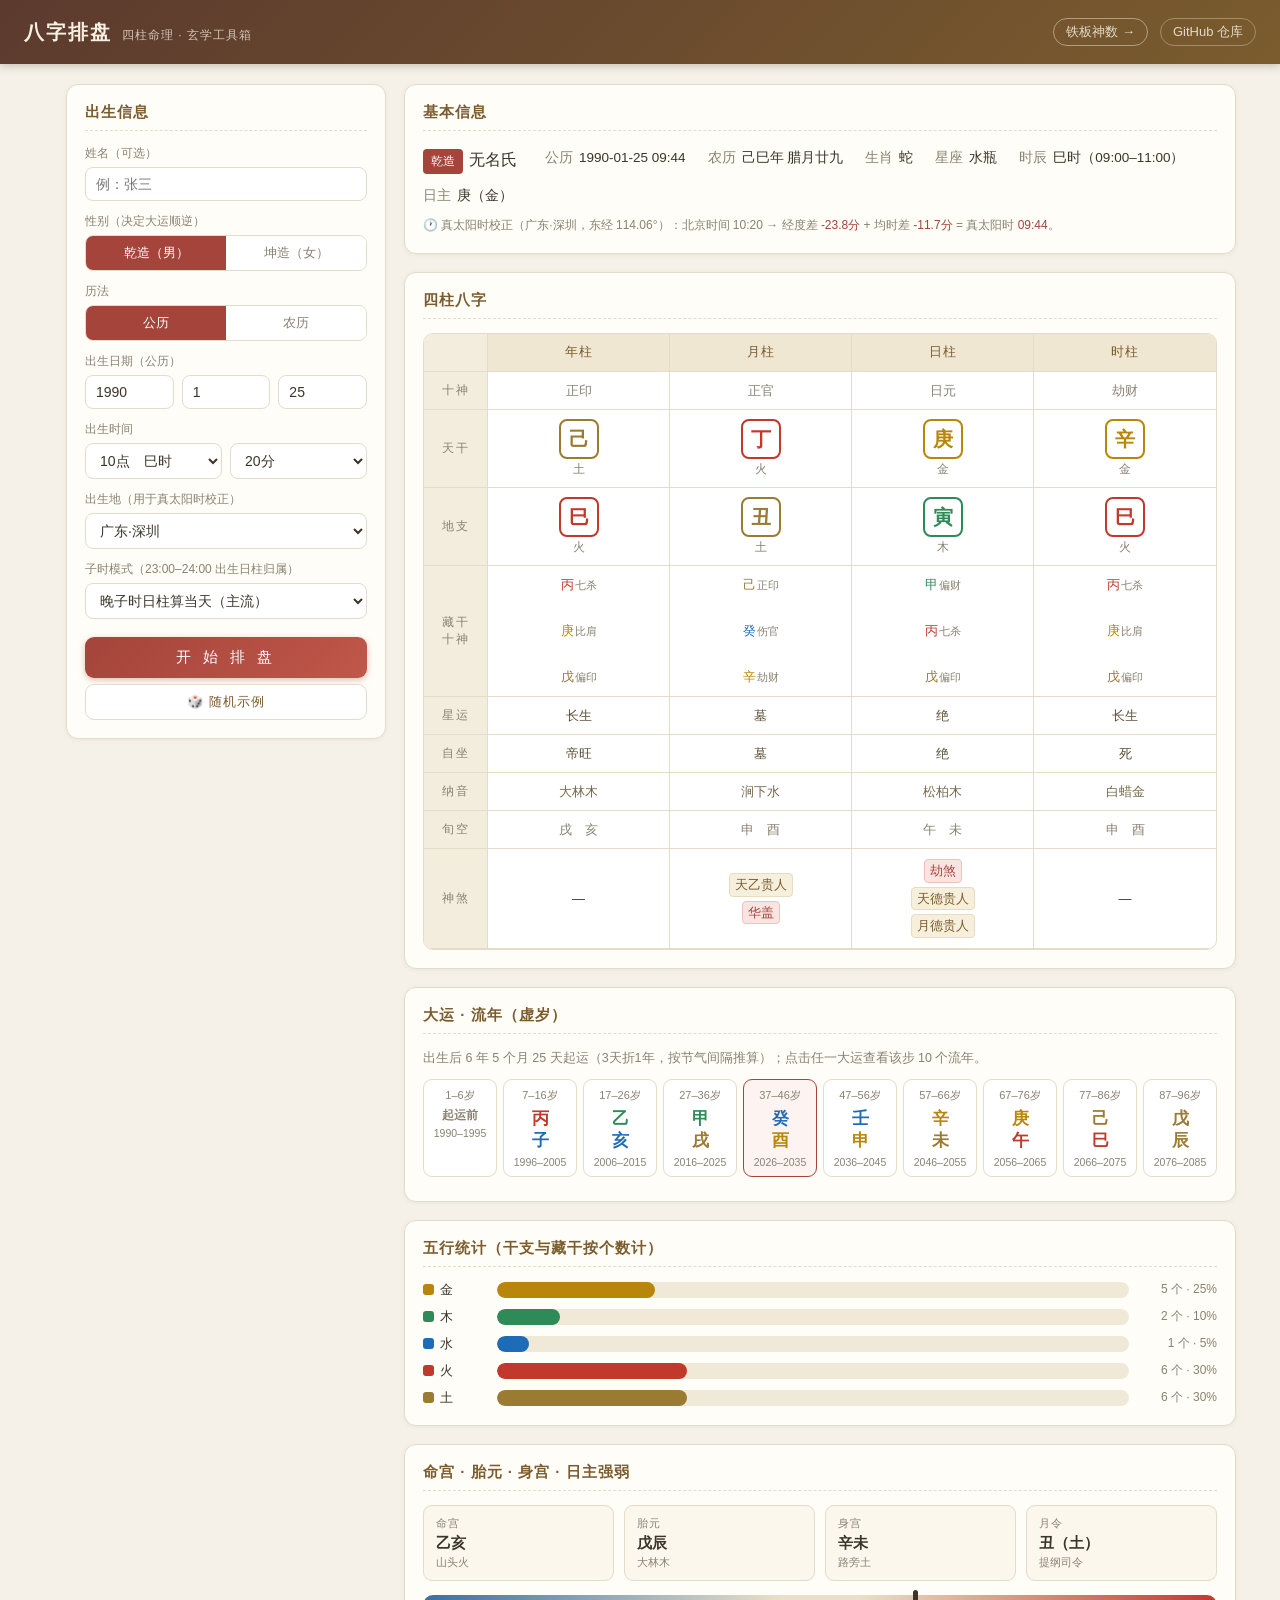
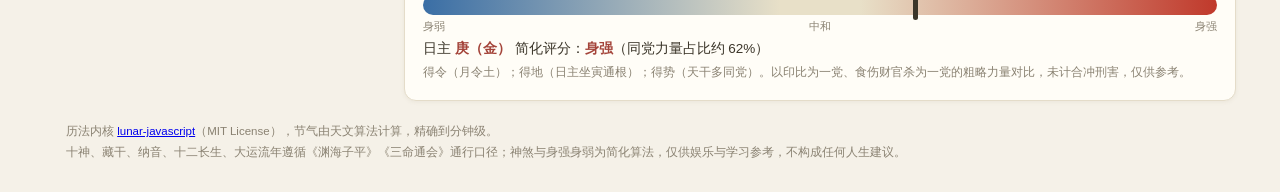
==== commit 2768417c: "feat: 铁板神数 · 河洛考刻断（第二个工具上线） - 河洛起卦：太玄数加则 → 先天八卦 → 本/变/互/错/综五卦，卦画可视化 - 考时定刻：一时辰八刻 × 父母生肖条文对照，锁定真刻（铁板核" ====
--- a/index.html
+++ b/index.html
@@ -113,7 +113,10 @@
 <body>
 <header>
   <h1>八字排盘<small>四柱命理 · 玄学工具箱</small></h1>
-  <a href="https://github.com/exiadynames2026/xuanxue" target="_blank">GitHub 仓库</a>
+  <div style="display:flex;gap:12px">
+    <a href="tieban.html" style="border-color:rgba(247,241,227,.55)">铁板神数 →</a>
+    <a href="https://github.com/exiadynames2026/xuanxue" target="_blank">GitHub 仓库</a>
+  </div>
 </header>
 
 <div class="wrap">
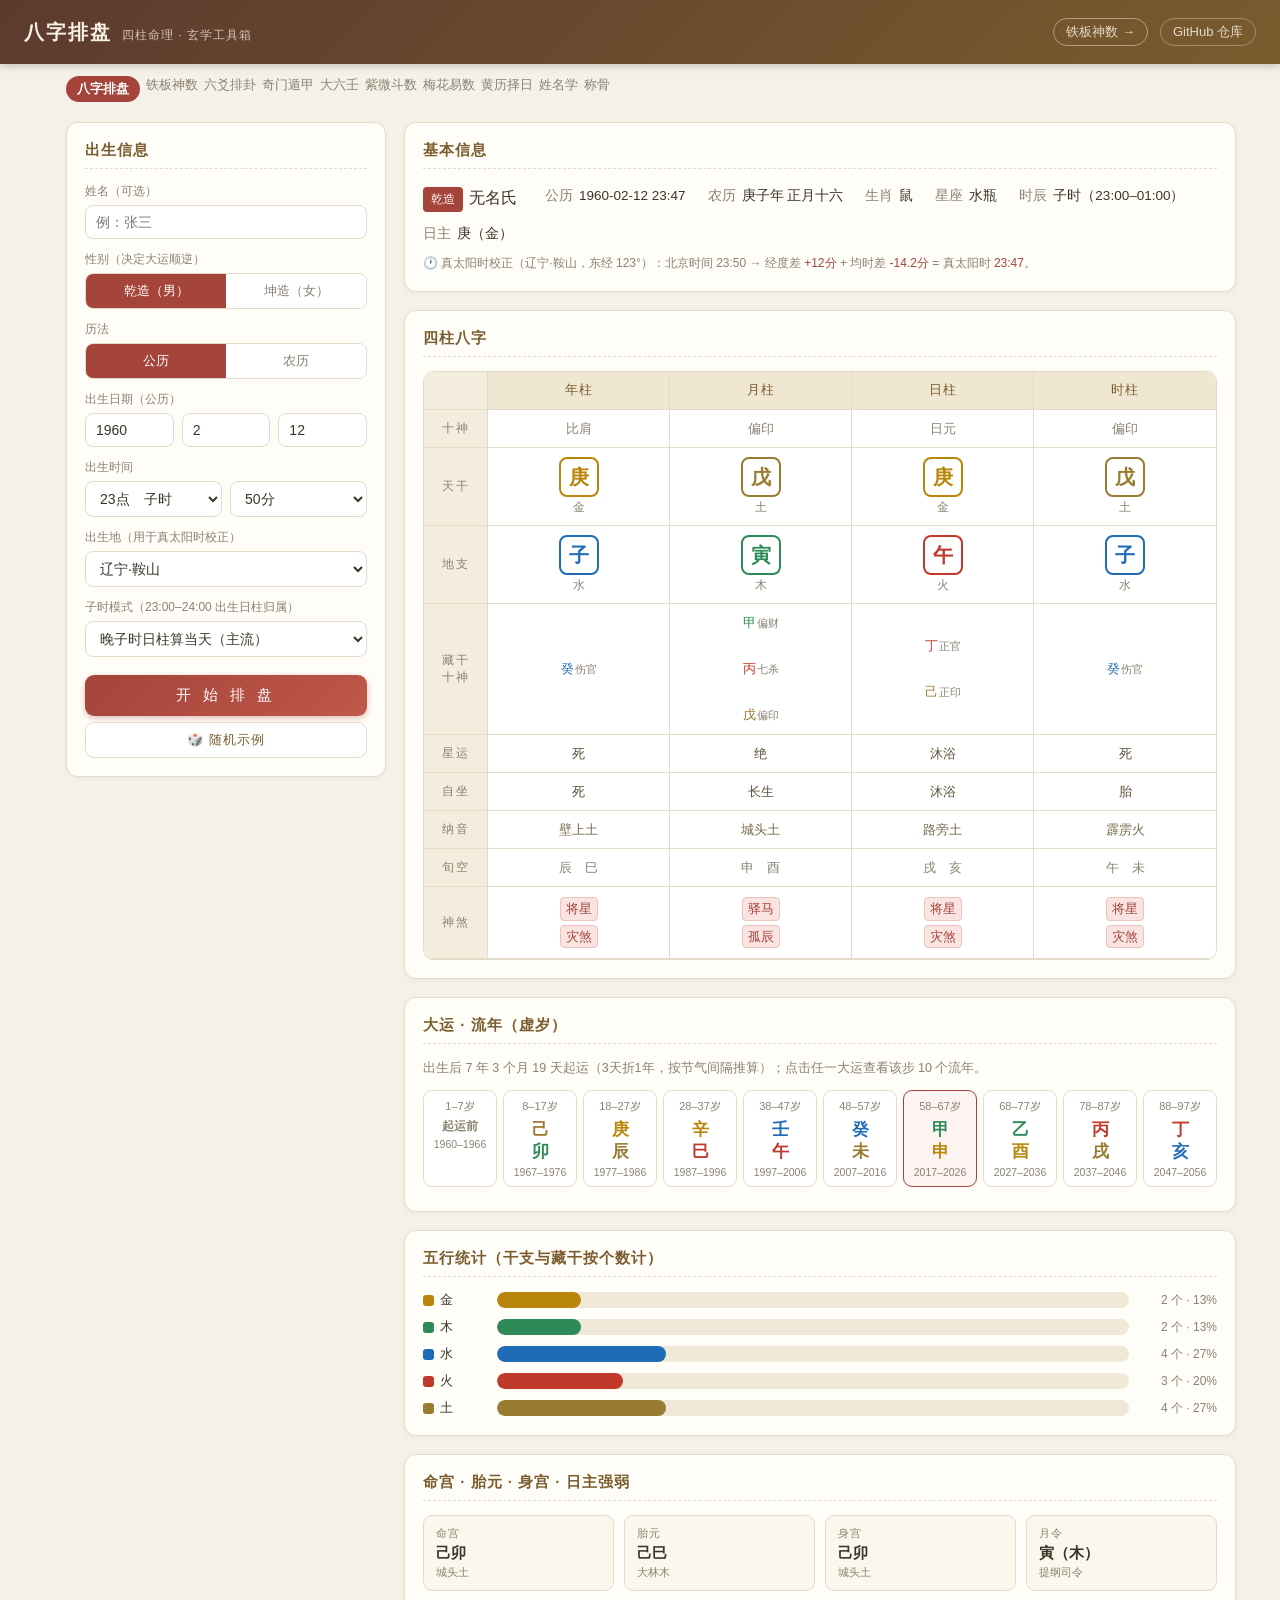
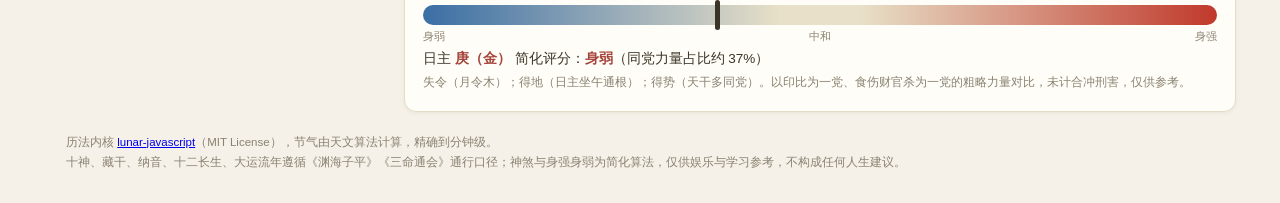
==== commit 00526147: "feat: 玄学工具箱扩容至十工具（新增八门） - 六爻排卦：京房八宫程序化生成、纳甲装卦、六亲六兽世应、摇铜钱、用神指引 - 奇门遁甲：时家转盘、拆补定局（符头三元）、九星八门八神、九宫格排盘 - " ====
--- a/index.html
+++ b/index.html
@@ -118,6 +118,18 @@
     <a href="https://github.com/exiadynames2026/xuanxue" target="_blank">GitHub 仓库</a>
   </div>
 </header>
+<nav style="max-width:1180px;margin:12px auto 0;padding:0 16px;display:flex;gap:6px;flex-wrap:wrap;font-size:13px">
+  <span style="background:var(--accent);color:#fff;border-radius:14px;padding:4px 11px;font-weight:600">八字排盘</span>
+  <a href="tieban.html" style="color:var(--muted);text-decoration:none">铁板神数</a>
+  <a href="liuyao.html" style="color:var(--muted);text-decoration:none">六爻排卦</a>
+  <a href="qimen.html" style="color:var(--muted);text-decoration:none">奇门遁甲</a>
+  <a href="liuren.html" style="color:var(--muted);text-decoration:none">大六壬</a>
+  <a href="ziwei.html" style="color:var(--muted);text-decoration:none">紫微斗数</a>
+  <a href="meihua.html" style="color:var(--muted);text-decoration:none">梅花易数</a>
+  <a href="huangli.html" style="color:var(--muted);text-decoration:none">黄历择日</a>
+  <a href="xingming.html" style="color:var(--muted);text-decoration:none">姓名学</a>
+  <a href="chengu.html" style="color:var(--muted);text-decoration:none">称骨</a>
+</nav>
 
 <div class="wrap">
   <!-- 输入面板 -->
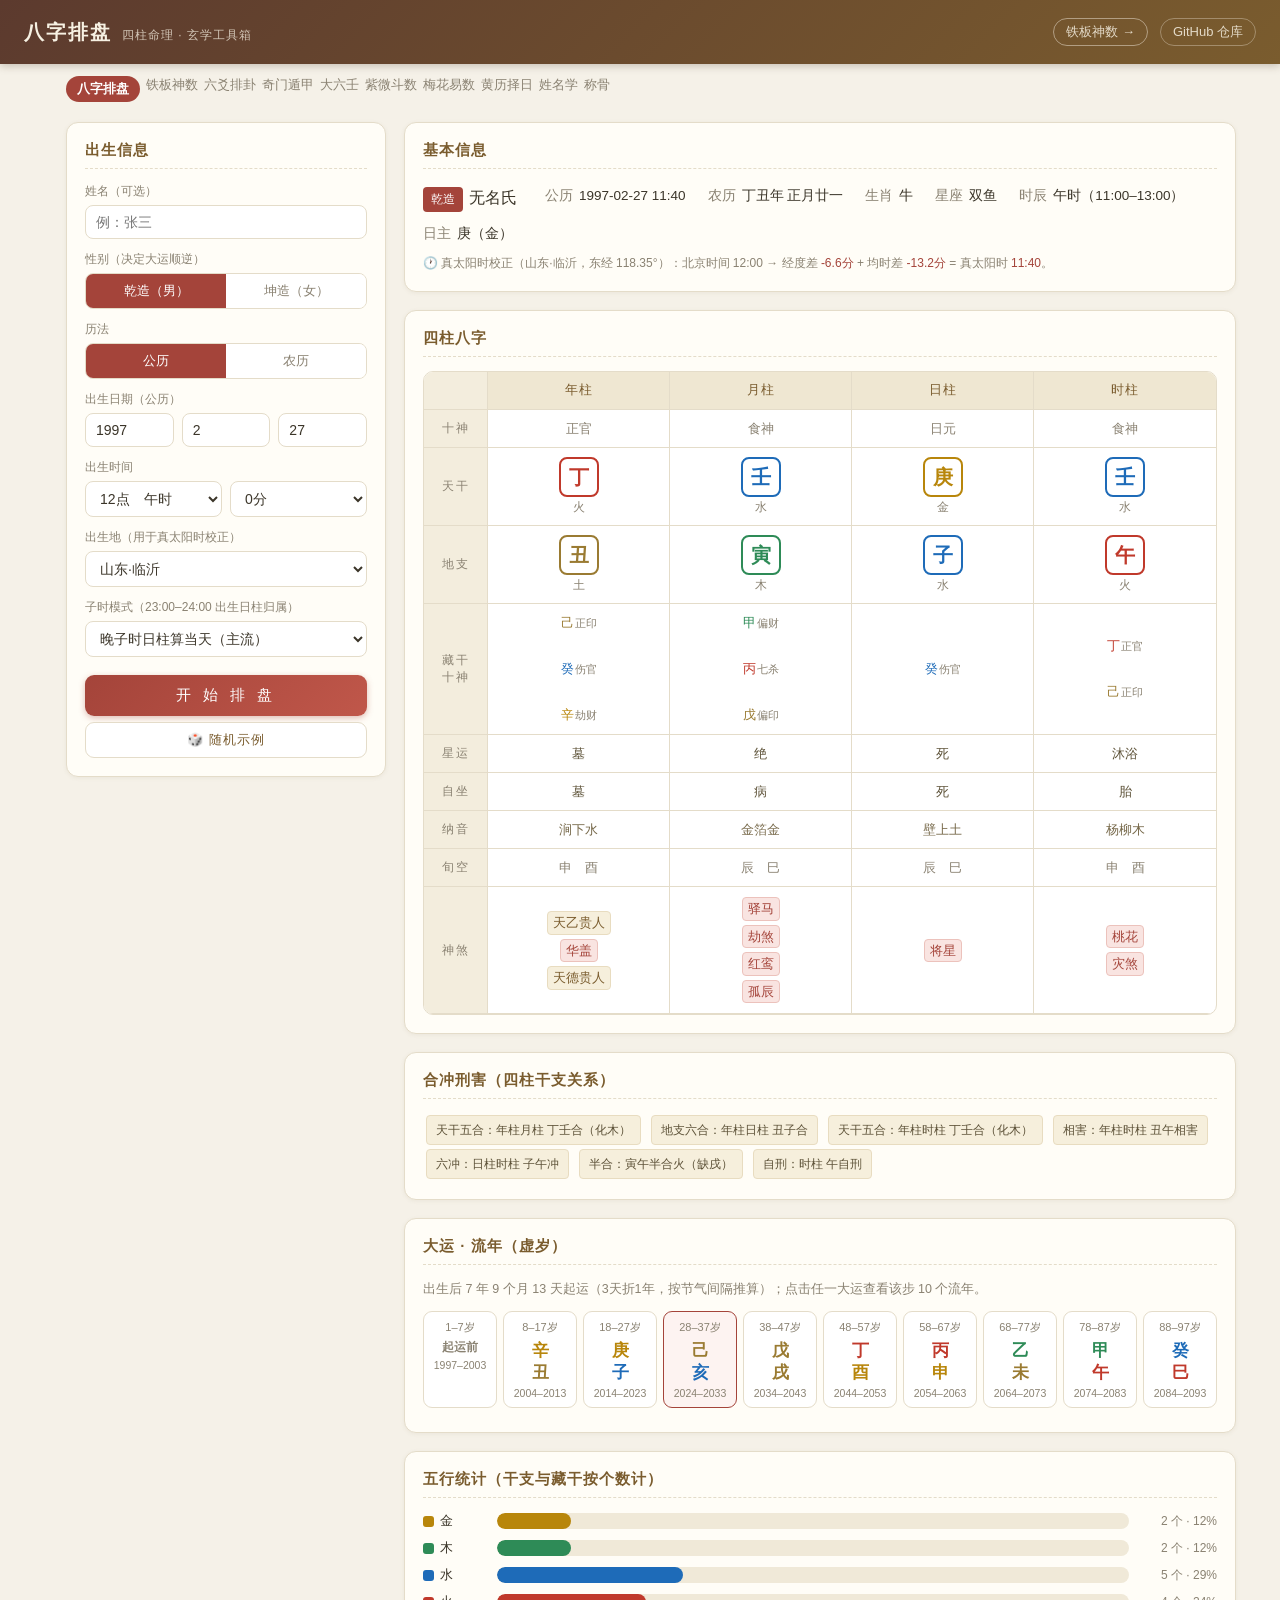
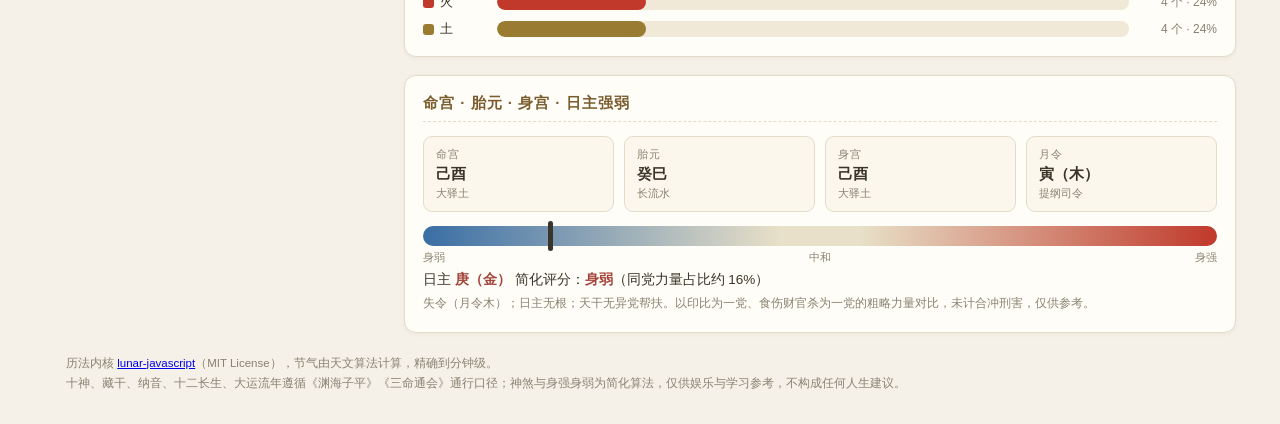
==== commit 1a954f7d: "feat: 全面核检补齐六项内容（+38 项断言至 230） - 八字：新增合冲刑害检测（天干五合化气/地支六合/三合局半合/三会方/六冲/相刑/相害/自刑，gz-relations.js 双端模块）" ====
--- a/index.html
+++ b/index.html
@@ -6,6 +6,7 @@
 <title>八字排盘 · 四柱命理工具</title>
 <link rel="icon" href="data:image/svg+xml,<svg xmlns='http://www.w3.org/2000/svg' viewBox='0 0 100 100'><text y='.9em' font-size='90'>☯</text></svg>">
 <script src="lunar.js"></script>
+<script src="gz-relations.js"></script>
 <style>
 :root{
   --bg:#f5f1e8; --card:#fffdf7; --ink:#3b3529; --muted:#8a8272; --line:#e4dcc9;
@@ -65,6 +66,7 @@
 .shensha{font-size:11px;line-height:1.5;padding:4px 2px;min-height:30px}
 .shensha span{display:inline-block;background:#f6efdc;border:1px solid #e8dcc0;border-radius:4px;padding:1px 5px;margin:1px;color:#7a5c2e;white-space:nowrap}
 .shensha span.big{background:#f9e4e1;border-color:#ecc2bc;color:var(--accent)}
+.pill{display:inline-block;background:#f6efdc;border:1px solid #e8dcc0;border-radius:4px;padding:2px 9px;margin:2px 3px;font-size:12px;color:#5d5238}
 .xiushi{font-size:12.5px;color:#5d5238}
 
 /* 五行 */
@@ -210,6 +212,11 @@
     </div>
 
     <div class="card" style="margin-bottom:18px">
+      <h2>合冲刑害（四柱干支关系）</h2>
+      <div id="hcPanel" style="font-size:13px;line-height:2"></div>
+    </div>
+
+    <div class="card" style="margin-bottom:18px">
       <h2>大运 · 流年（虚岁）</h2>
       <div class="dayun-note" id="dyNote"></div>
       <div class="dayun-strip" id="dyStrip"></div>
@@ -666,6 +673,12 @@
   $("#stPin").style.left = `calc(${strength.pct}% - 2px)`;
   $("#stVerdict").innerHTML = `日主 <b>${dayGan}（${ganWX(dayGan)}）</b> 简化评分：<b>${strength.verdict}</b>（同党力量占比约 ${strength.pct}%）`;
   $("#stSub").textContent = strength.details.join("；") + "。以印比为一党、食伤财官杀为一党的粗略力量对比，未计合冲刑害，仅供参考。";
+
+  // 合冲刑害
+  const rels = GzRelations.detect(pillars.map(p => ({ label: p.label, gan: p.gan, zhi: p.zhi })));
+  $("#hcPanel").innerHTML = rels.length
+    ? rels.map(r => `<span class="pill">${r.type}：${r.desc}</span>`).join(" ")
+    : "四柱干支无五合、六合、三合、三会、六冲、刑害关系（罕见而清纯粹的盘面）。";
 }
 
 function gzGan(g){
